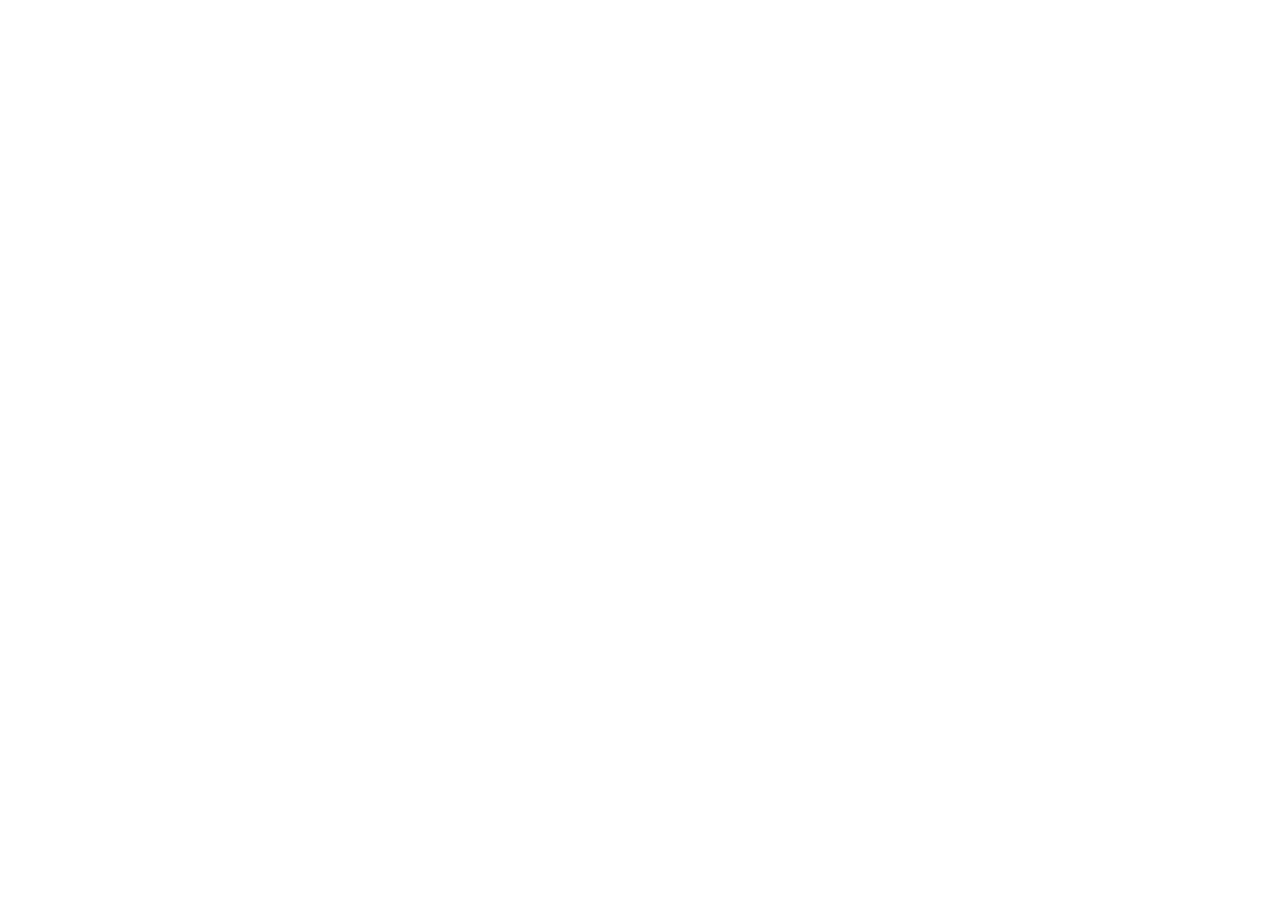
==== index.html @ 044a1985 "feat: initialize project structure" ====
<!DOCTYPE html>
<html lang="en">
<head>
    <meta charset="UTF-8">
    <meta name="viewport" content="width=device-width, initial-scale=1.0">
    <title>RYŪJIN</title>
</head>
<body>
    
</body>
</html>
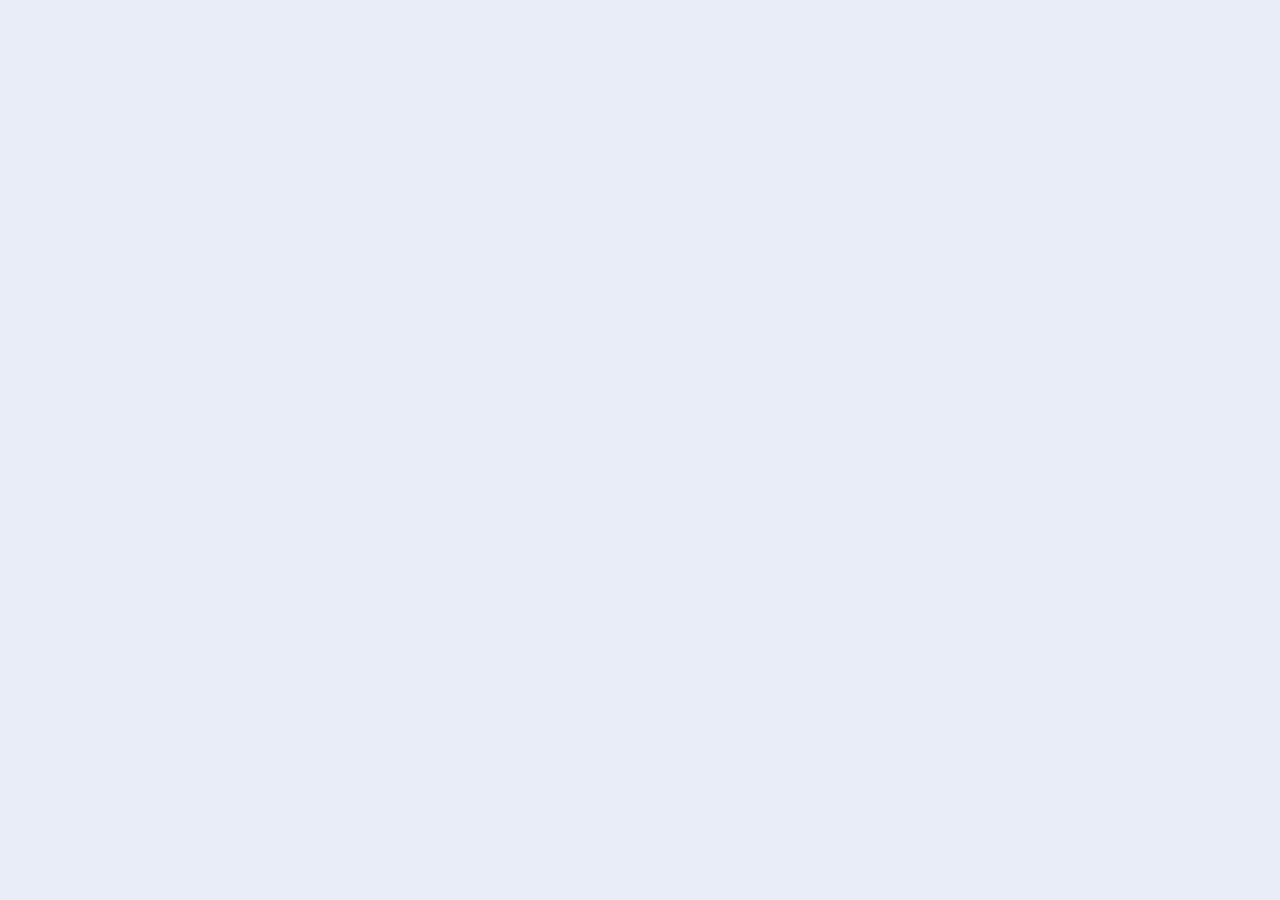
==== commit 884eeedb: "feat: add CSS reset and base styles" ====
--- a/index.html
+++ b/index.html
@@ -1,11 +1,21 @@
 <!DOCTYPE html>
 <html lang="en">
+
 <head>
     <meta charset="UTF-8">
     <meta name="viewport" content="width=device-width, initial-scale=1.0">
+
+    <!--------------------------------------- Font Link --------------------------------------->
+    <link rel="preconnect" href="https://fonts.googleapis.com">
+    <link rel="preconnect" href="https://fonts.gstatic.com" crossorigin>
+    <link href="https://fonts.googleapis.com/css2?family=BIZ+UDPMincho&family=Oxanium:wght@200..800&display=swap" rel="stylesheet">
+
+    <!--------------------------------------- CSS --------------------------------------->
+    <link rel="stylesheet" href="./src/styles/main.css">
     <title>RYŪJIN</title>
 </head>
+
 <body>
-    
 </body>
+
 </html>
--- a/src/styles/main.css
+++ b/src/styles/main.css
@@ -0,0 +1,9 @@
+/* Tokens */
+@import "./tokens/color.css";
+@import "./tokens/radius.css";
+@import "./tokens/spacing.css";
+@import "./tokens/typography.css";
+
+/* Bases */
+@import "./bases/reset.css";
+@import "./bases/base.css";
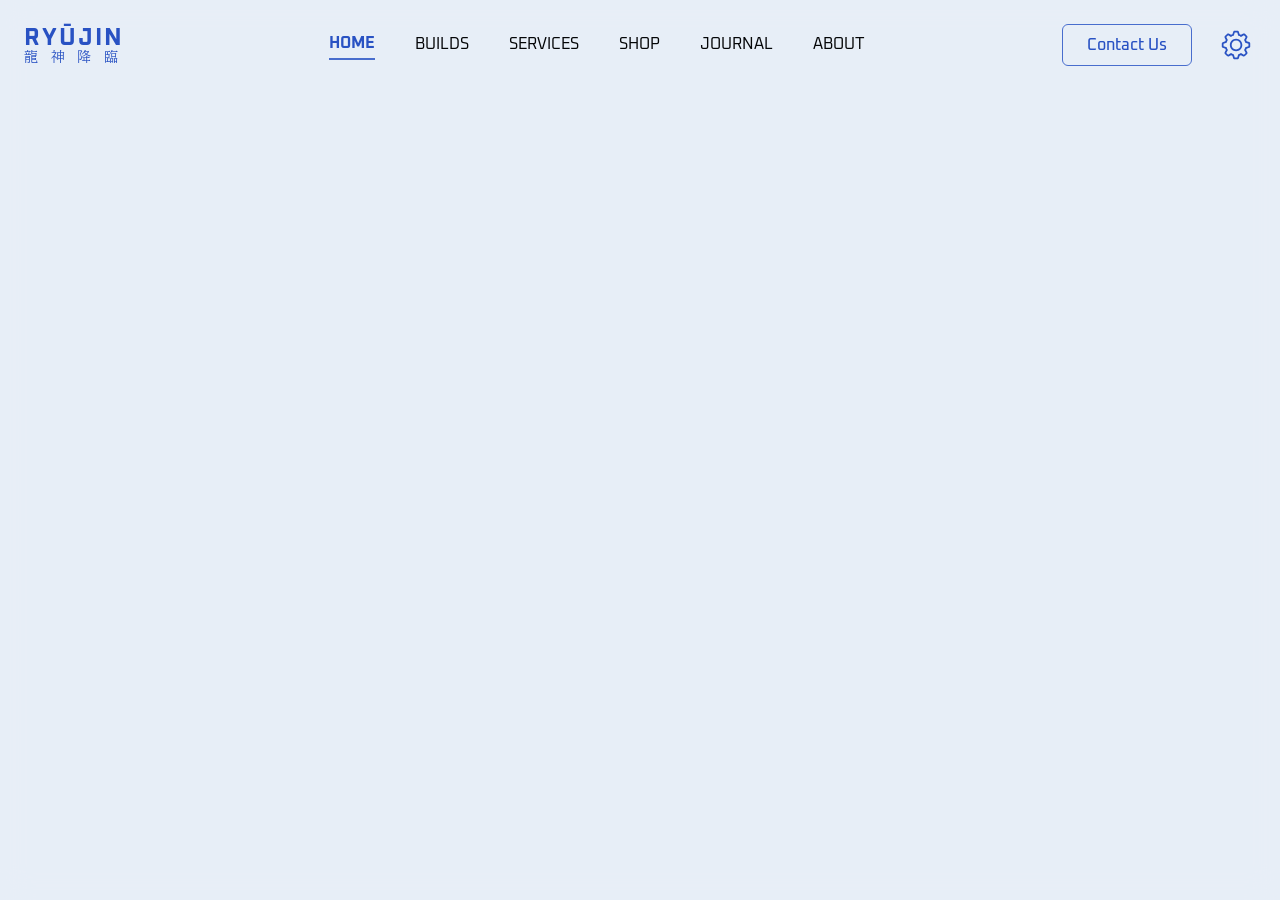
==== commit 986f3b24: "feat: build header and expand CSS design system" ====
--- a/index.html
+++ b/index.html
@@ -16,6 +16,10 @@
 </head>
 
 <body>
+    <!-- HEADER -->
+     <div id="root-header"></div>
+
+     <script type="module" src="./src/js/main.js"></script>
 </body>
 
 </html>
--- a/src/styles/main.css
+++ b/src/styles/main.css
@@ -3,7 +3,14 @@
 @import "./tokens/radius.css";
 @import "./tokens/spacing.css";
 @import "./tokens/typography.css";
+@import "./tokens/motion.css";
 
 /* Bases */
 @import "./bases/reset.css";
-@import "./bases/base.css";+@import "./bases/base.css";
+
+/* Layout */
+@import "./layout/container.css";
+
+/* Css Components */
+@import "../components/Header/Header.css";
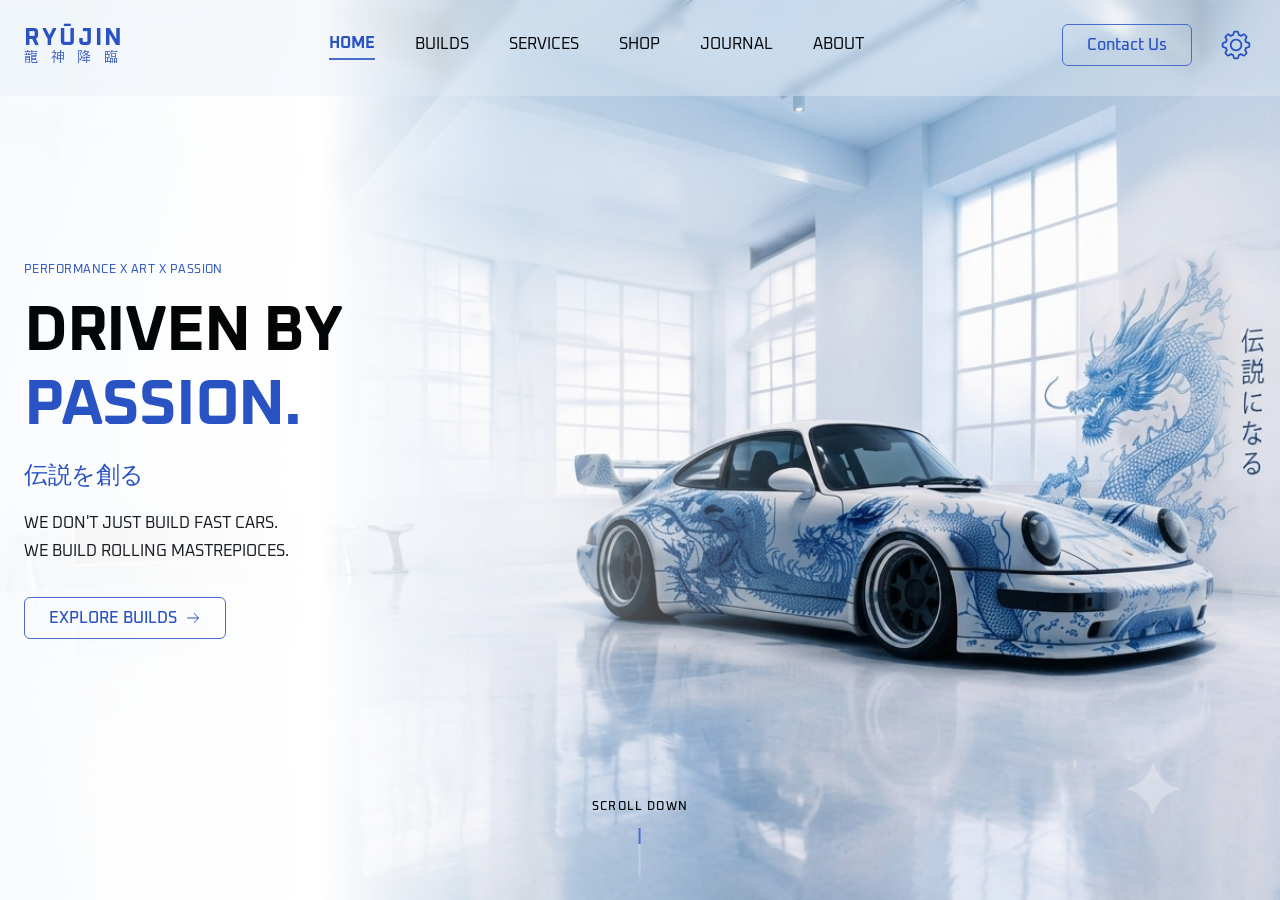
==== commit d7410cbe: "feat: build hero and refine responsive design system" ====
--- a/index.html
+++ b/index.html
@@ -17,8 +17,13 @@
 
 <body>
     <!-- HEADER -->
-     <div id="root-header"></div>
+     <header class="header" id="root-header"></header>
 
+     <!-- MAIN -->
+      <main>
+        <!-- HERO -->
+         <section class="hero section" id="root-hero"></section>
+      </main>
      <script type="module" src="./src/js/main.js"></script>
 </body>
 
--- a/src/styles/main.css
+++ b/src/styles/main.css
@@ -11,6 +11,8 @@
 
 /* Layout */
 @import "./layout/container.css";
+@import "./layout/section.css";
 
 /* Css Components */
-@import "../components/Header/Header.css";+@import "../components/Header/Header.css";
+@import "../components/Hero/Hero.css";
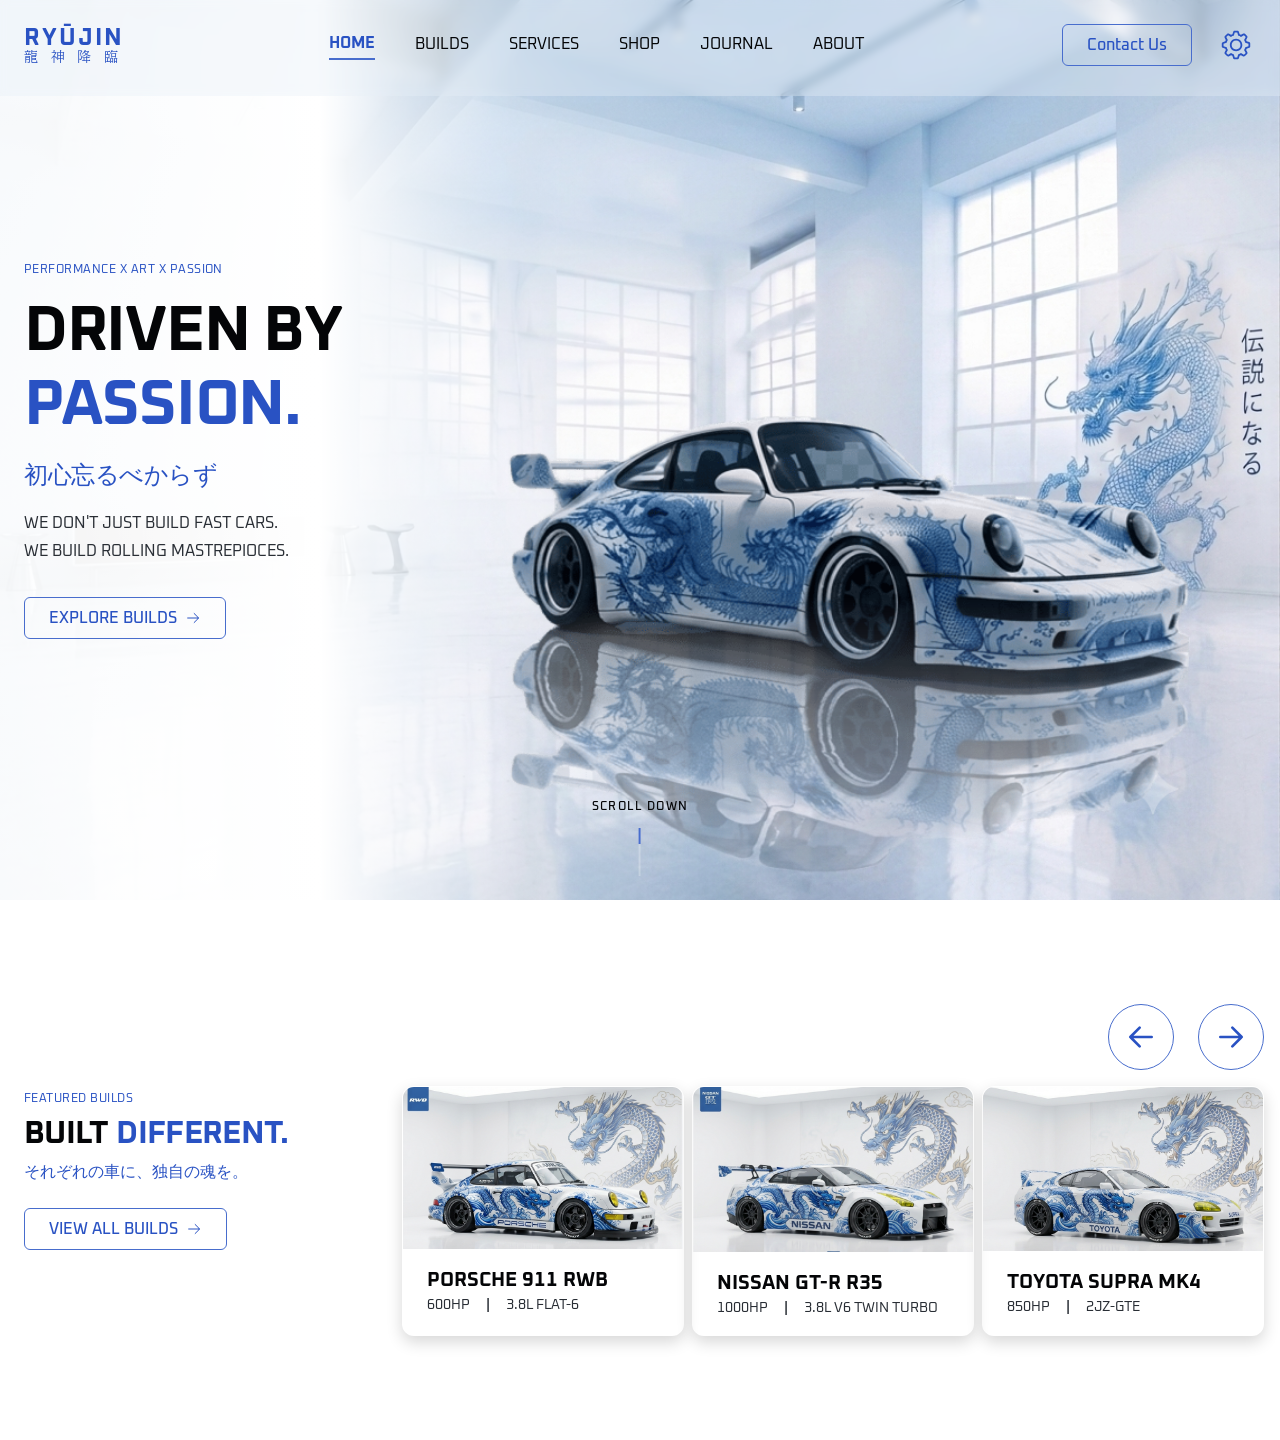
==== commit a4097bb0: "feat: add builds section and shadow and update colors, and hero" ====
--- a/index.html
+++ b/index.html
@@ -8,7 +8,8 @@
     <!--------------------------------------- Font Link --------------------------------------->
     <link rel="preconnect" href="https://fonts.googleapis.com">
     <link rel="preconnect" href="https://fonts.gstatic.com" crossorigin>
-    <link href="https://fonts.googleapis.com/css2?family=BIZ+UDPMincho&family=Oxanium:wght@200..800&display=swap" rel="stylesheet">
+    <link href="https://fonts.googleapis.com/css2?family=BIZ+UDPMincho&family=Oxanium:wght@200..800&display=swap"
+        rel="stylesheet">
 
     <!--------------------------------------- CSS --------------------------------------->
     <link rel="stylesheet" href="./src/styles/main.css">
@@ -17,14 +18,17 @@
 
 <body>
     <!-- HEADER -->
-     <header class="header" id="root-header"></header>
+    <header class="header" id="root-header"></header>
 
-     <!-- MAIN -->
-      <main>
+    <!-- MAIN -->
+    <main>
         <!-- HERO -->
-         <section class="hero section" id="root-hero"></section>
-      </main>
-     <script type="module" src="./src/js/main.js"></script>
+        <section class="hero section" id="root-hero"></section>
+
+        <!-- BUILDS -->
+        <section class="builds section section--compact" id="root-builds"></section>
+    </main>
+    <script type="module" src="./src/js/main.js"></script>
 </body>
 
 </html>
--- a/src/styles/main.css
+++ b/src/styles/main.css
@@ -4,6 +4,7 @@
 @import "./tokens/spacing.css";
 @import "./tokens/typography.css";
 @import "./tokens/motion.css";
+@import "./tokens/shadow.css";
 
 /* Bases */
 @import "./bases/reset.css";
@@ -15,4 +16,5 @@
 
 /* Css Components */
 @import "../components/Header/Header.css";
-@import "../components/Hero/Hero.css";+@import "../components/Hero/Hero.css";
+@import "../components/Builds/Builds.css";
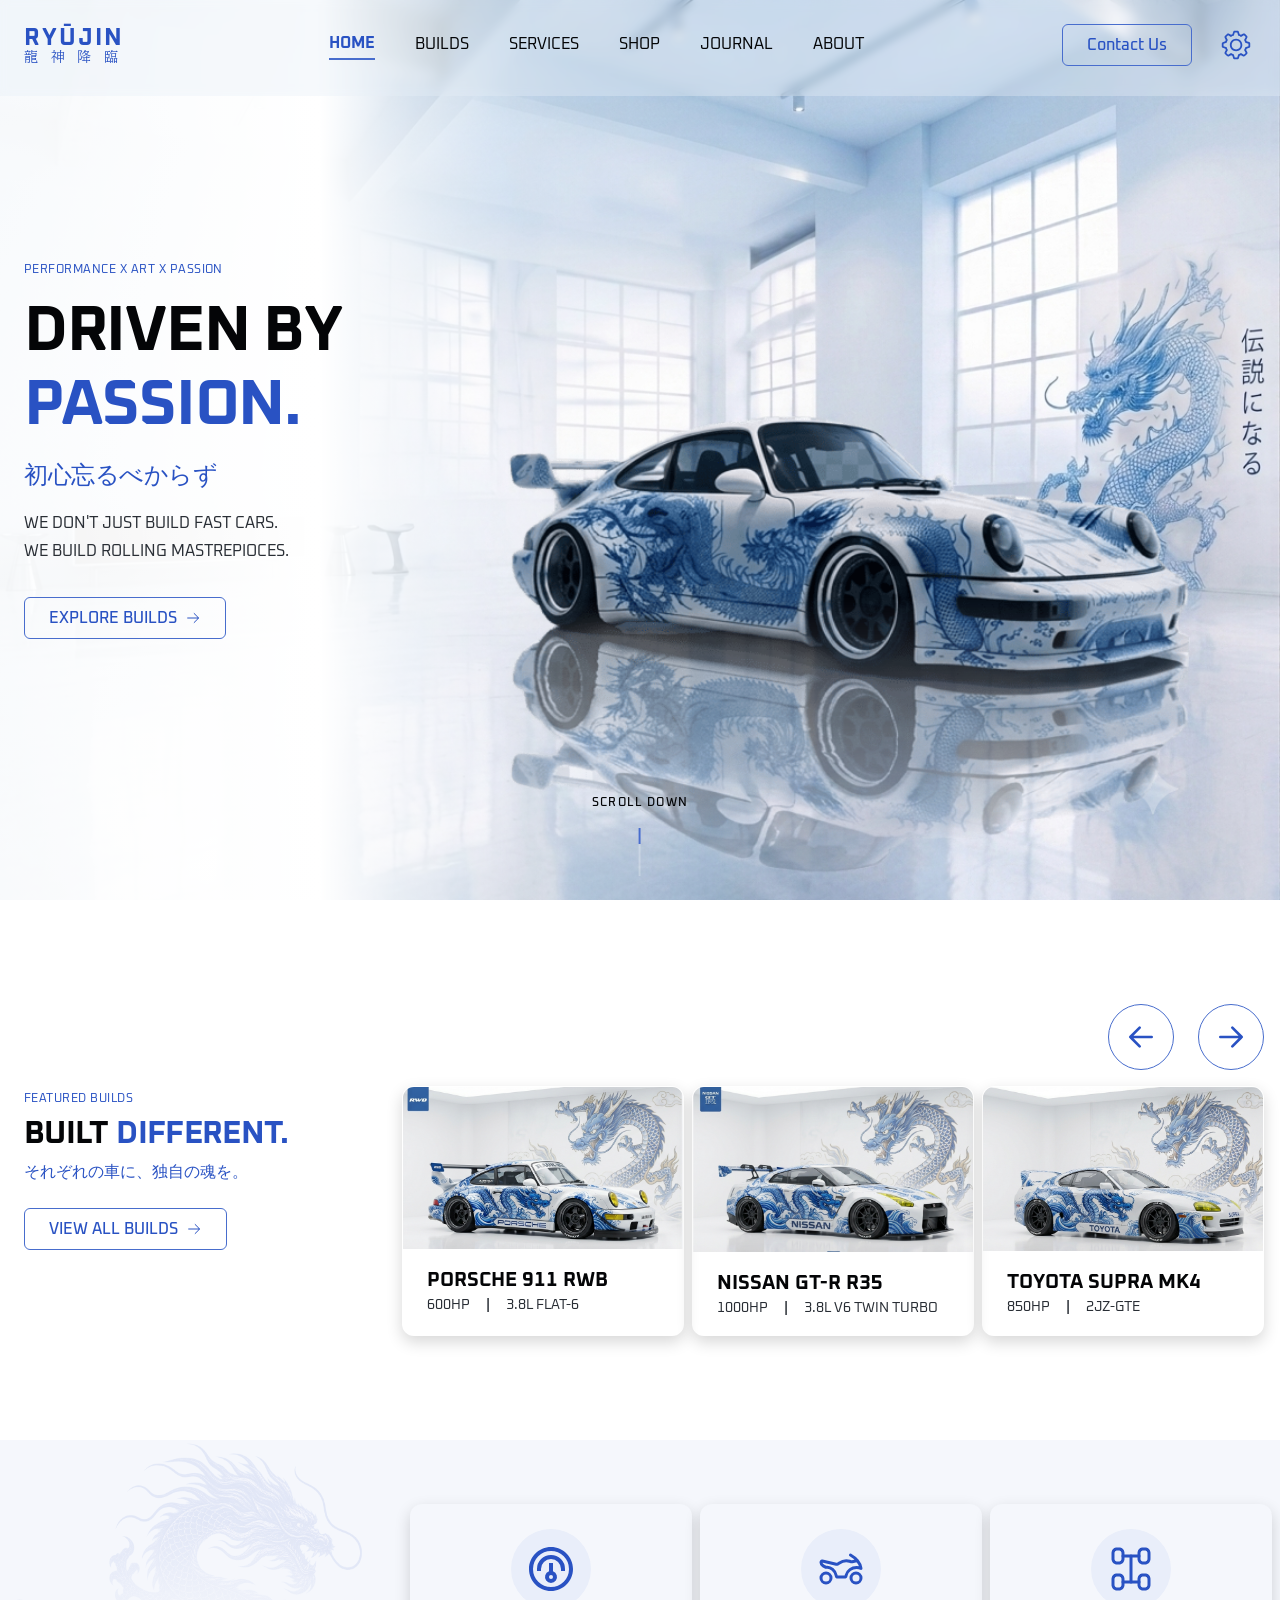
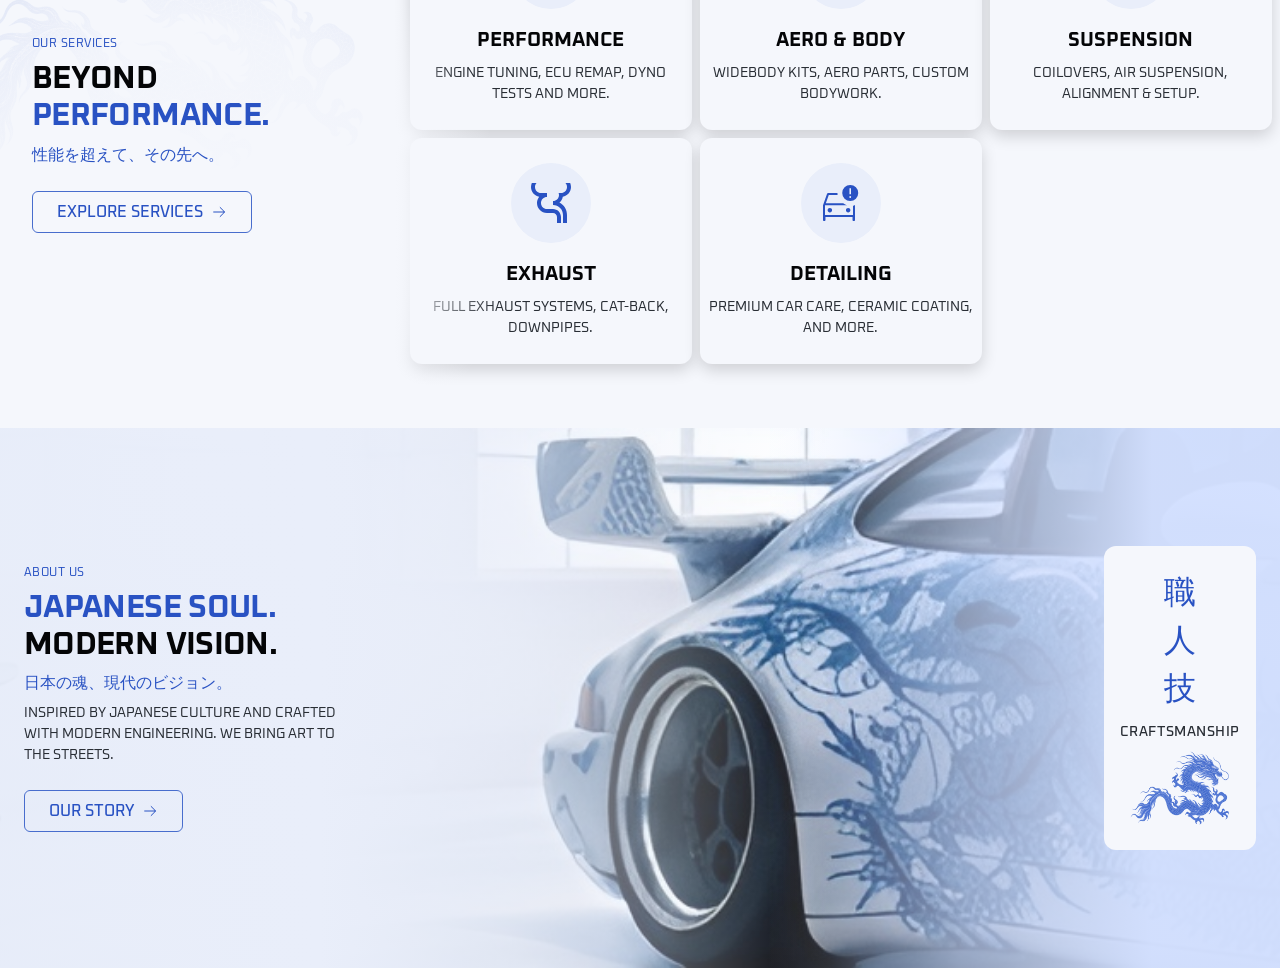
==== commit 213151ce: "feat: add services and about sections and refine existing components" ====
--- a/index.html
+++ b/index.html
@@ -27,6 +27,12 @@
 
         <!-- BUILDS -->
         <section class="builds section section--compact" id="root-builds"></section>
+
+        <!-- SERVICES -->
+         <section class="services section section--compact" id="root-services"></section>
+
+         <!-- ABOUT -->
+          <section class="about section section--compact" id="root-about"></section>
     </main>
     <script type="module" src="./src/js/main.js"></script>
 </body>
--- a/src/styles/main.css
+++ b/src/styles/main.css
@@ -17,4 +17,6 @@
 /* Css Components */
 @import "../components/Header/Header.css";
 @import "../components/Hero/Hero.css";
-@import "../components/Builds/Builds.css";+@import "../components/Builds/Builds.css";
+@import "../components/Services/Services.css";
+@import "../components/About/About.css";
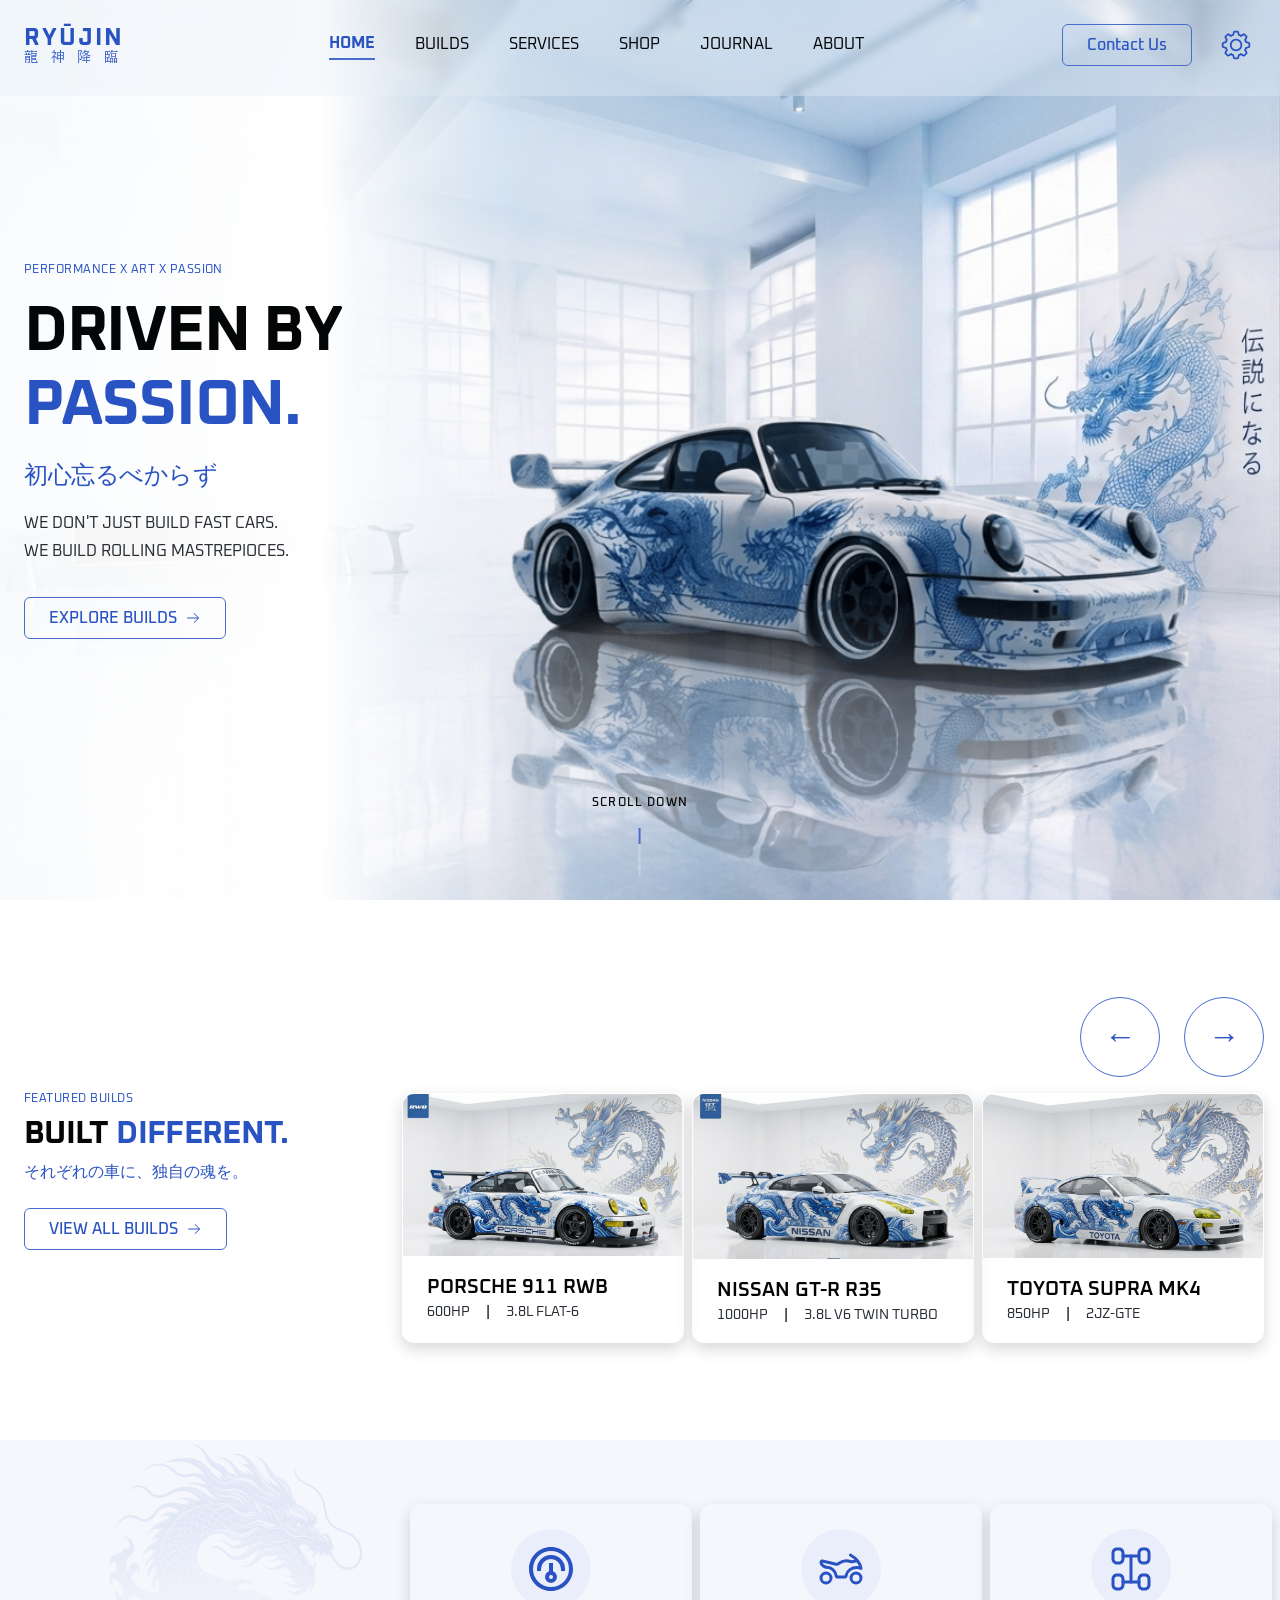
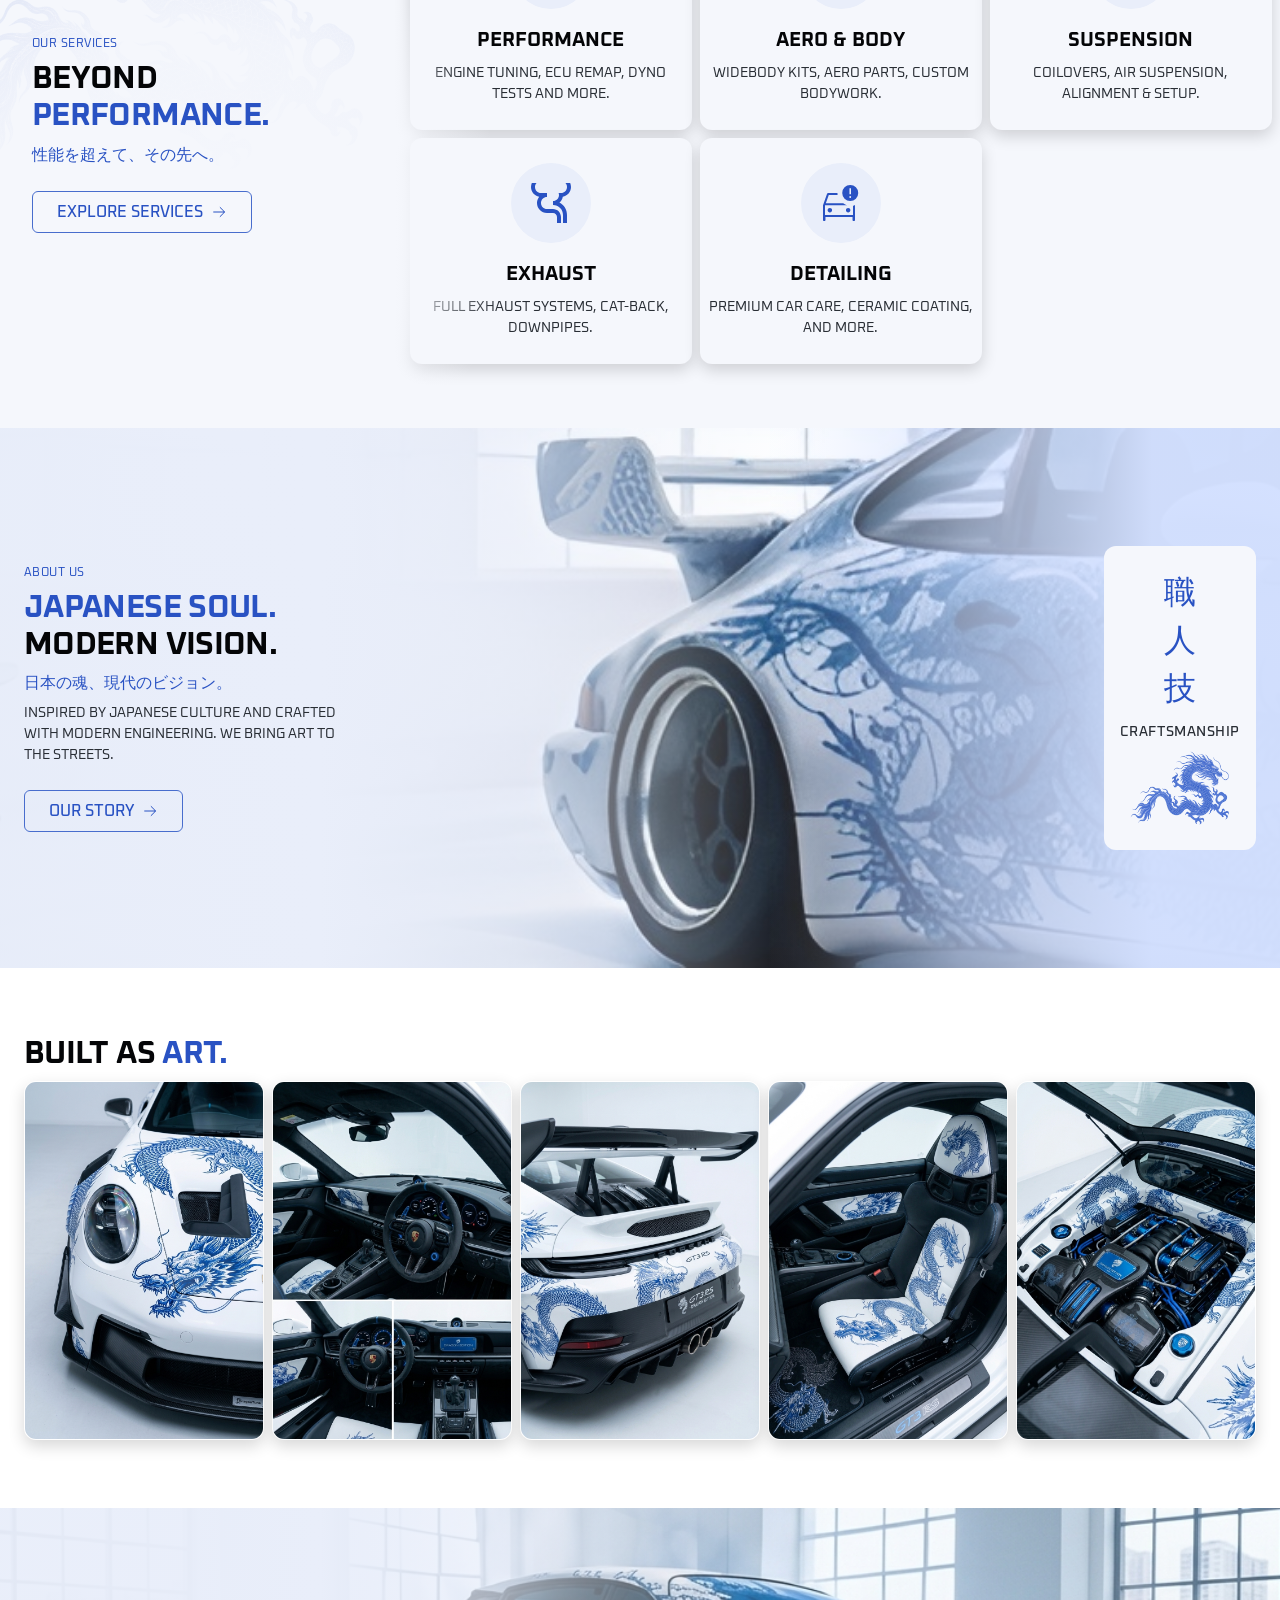
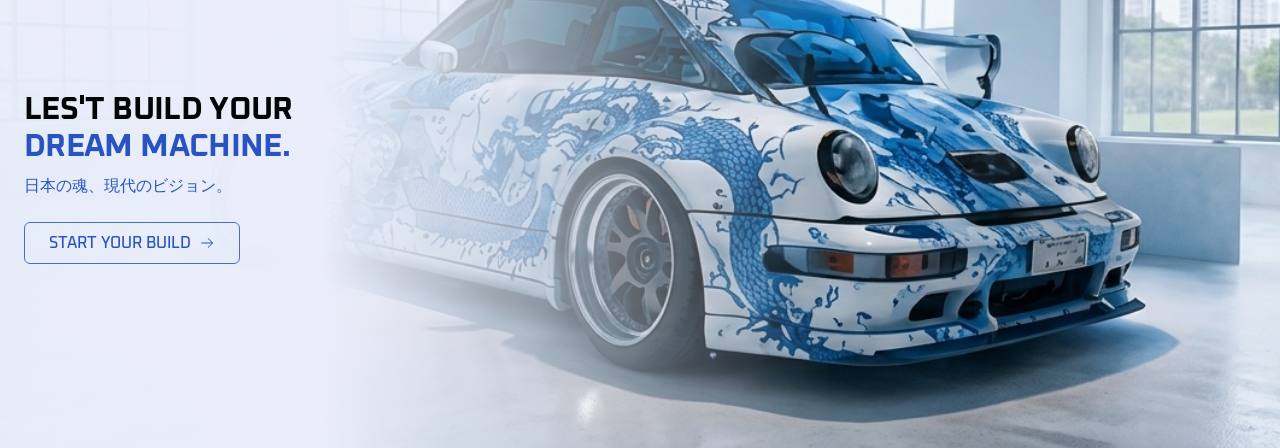
==== commit 87233e04: "update project" ====
--- a/index.html
+++ b/index.html
@@ -29,10 +29,16 @@
         <section class="builds section section--compact" id="root-builds"></section>
 
         <!-- SERVICES -->
-         <section class="services section section--compact" id="root-services"></section>
+        <section class="services section section--compact" id="root-services"></section>
 
-         <!-- ABOUT -->
-          <section class="about section section--compact" id="root-about"></section>
+        <!-- ABOUT -->
+        <section class="about section section--compact" id="root-about"></section>
+
+        <!-- GALLERY -->
+        <section class="gallery section section--compact" id="root-gallery"></section>
+
+                <!-- CTA -->
+        <section class="cta section section--compact" id="root-CTA"></section>
     </main>
     <script type="module" src="./src/js/main.js"></script>
 </body>
--- a/src/styles/main.css
+++ b/src/styles/main.css
@@ -19,4 +19,6 @@
 @import "../components/Hero/Hero.css";
 @import "../components/Builds/Builds.css";
 @import "../components/Services/Services.css";
-@import "../components/About/About.css";+@import "../components/About/About.css";
+@import "../components//Gallery/Gallery.css";
+@import "../components/CTA/Cta.css";
